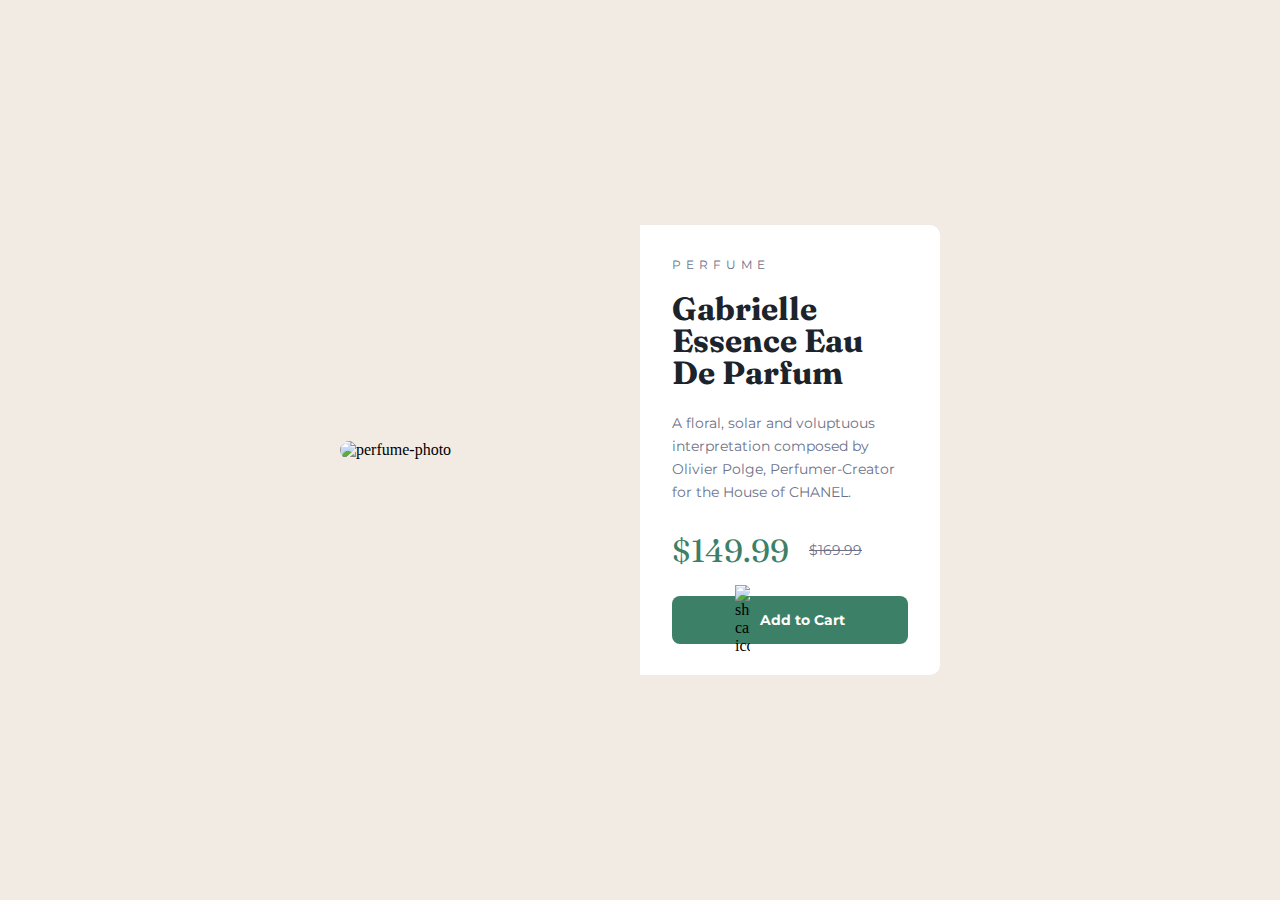
==== index.html @ 18ef61a2 "html file name changed to index" ====
<!DOCTYPE html>
<html lang="en">
<head>
    <meta charset="UTF-8">
    <meta name="viewport" content="width=device-width, initial-scale=1.0">
    <title>frontend-mentor-1st-sketch</title>
    <link rel="stylesheet" href="style10.css">
    <link rel="preconnect" href="https://fonts.googleapis.com"><link rel="preconnect" href="https://fonts.gstatic.com" crossorigin><link href="https://fonts.googleapis.com/css2?family=Fraunces:opsz,wght@9..144,700&family=Montserrat:wght@500;700&display=swap" rel="stylesheet">
    <link rel="icon" type="image/png" href="/starters_&_sketches/product-preview-card-component-main/images/favicon-32x32.png">
</head>
<body>
    <div class="container-1">
        <div class="container-2">
            <picture>
                <source srcset="/starters_&_sketches/product-preview-card-component-main/images/image-product-mobile.jpg" media="(max-width: 375px)">
                <source srcset="/starters_&_sketches/product-preview-card-component-main/images/image-product-desktop.jpg">
                <img src="/starters_&_sketches/product-preview-card-component-main/images/image-product-desktop.jpg" alt="perfume-photo">
            </picture>
            <div class="details">
                <p id="title">PERFUME</p>
                <h1>Gabrielle Essence Eau De Parfum</h1>

                <p>A floral, solar and voluptuous interpretation 
                    composed by Olivier Polge, Perfumer-Creator for 
                    the House of CHANEL.</p>
                
                <div class="prices">
                    <p id="new-price">$149.99</p>
                    <p id="old-price">$169.99</p>
                </div>
                <div class="add-to-cart">
                    <img src="/starters_&_sketches/product-preview-card-component-main/images/icon-cart.svg" alt="shopping-cart icon">
                    <a href="#">Add to Cart</a>
                </div>
            </div>
        </div>
    </div>
</body>
</html>
---- style10.css ----
* {
    box-sizing: border-box;
    padding: 0;
    margin: 0;
}

.container-2 {
    display: flex;
    background-color: hsl(30, 38%, 92%);
    justify-content: center;
    align-items: center;
    width: 100%;
    height: 100vh;
    min-width: 620px;
    min-height: 470px;
}

.details { 
    width: 300px;
    height: 450px;
    background-color: #ffffff;
    border-radius: 0 10px 10px 0;
    padding: 28px 32px 0 32px;
}

.details h1 {
    font-family: 'Fraunces', serif;
    line-height: 32px;
    color: hsl(212, 21%, 14%);
    padding: 17px 0 23px 0;
}

.details p {
    font-family: 'Montserrat', sans-serif;
    font-size: 14px;
    color: hsl(228, 12%, 48%);
    line-height: 23px;
}

#title {
    letter-spacing: 5px;
    font-size: 12px;
}

.prices {
    display: flex;
    justify-content: flex-start;
    height: 92px;
    align-items: center;
}

picture>img {
    width: 300px;
    border-radius: 10px 0 0 10px;
    display: block;
}

#new-price {
    color: hsl(158, 36%, 37%);
    font-family: 'Fraunces', serif;
    font-size: 32px;
    margin-right: 20px;
}

#old-price {
    text-decoration: line-through;
}

.add-to-cart {
    background-color: hsl(158, 36%, 37%);
    width: 236px;
    height: 48px;
    border-radius: 8px;
    display: flex;
    justify-content: center;
    align-items: center;
}

.add-to-cart:hover {
    background-color: #184131;
}

.add-to-cart>a {
    color: #ffffff;
    text-decoration: none;
    font-family: 'Montserrat', sans-serif;
    font-size: 14px;
    font-weight: bold;
    padding-left: 10px;
}

.add-to-cart>img {
    width: 15px;
}

@media screen and (min-width: 1440px) and (min-height: 800px) {
    body {
        background-color: hsl(0, 0%, 94%);
    }

    .container-1 {
        display: flex;
        justify-content: center;
        align-items: center;
        flex-shrink: 1;
        width: 100%;
        height: 100vh;
    }

    .container-2 {
        width: 1300px;
        max-height: 800px;
        box-shadow: 0 4px 20px 5px hsla(0, 0%, 0%, 0.1);
    }
}

@media screen and (max-width: 375px) {
    .container-2 {
        flex-direction: column;
        min-width: 100%;
        min-height: 667px;
        flex-shrink: 1;
    }

    picture>img {
        border-radius: 10px 10px 0 0;
        width: 345px;  
    }

    .details { 
        width: 345px;
        height: 370px;
        border-radius: 0 0 10px 10px;
        padding: 20px 26px 0 24px;
    }

    .details h1 {
        padding: 15px 0 20px 0;
    }

    .prices {
        height: 75px;
    }

    .add-to-cart {
        width: 295px;
    }
}
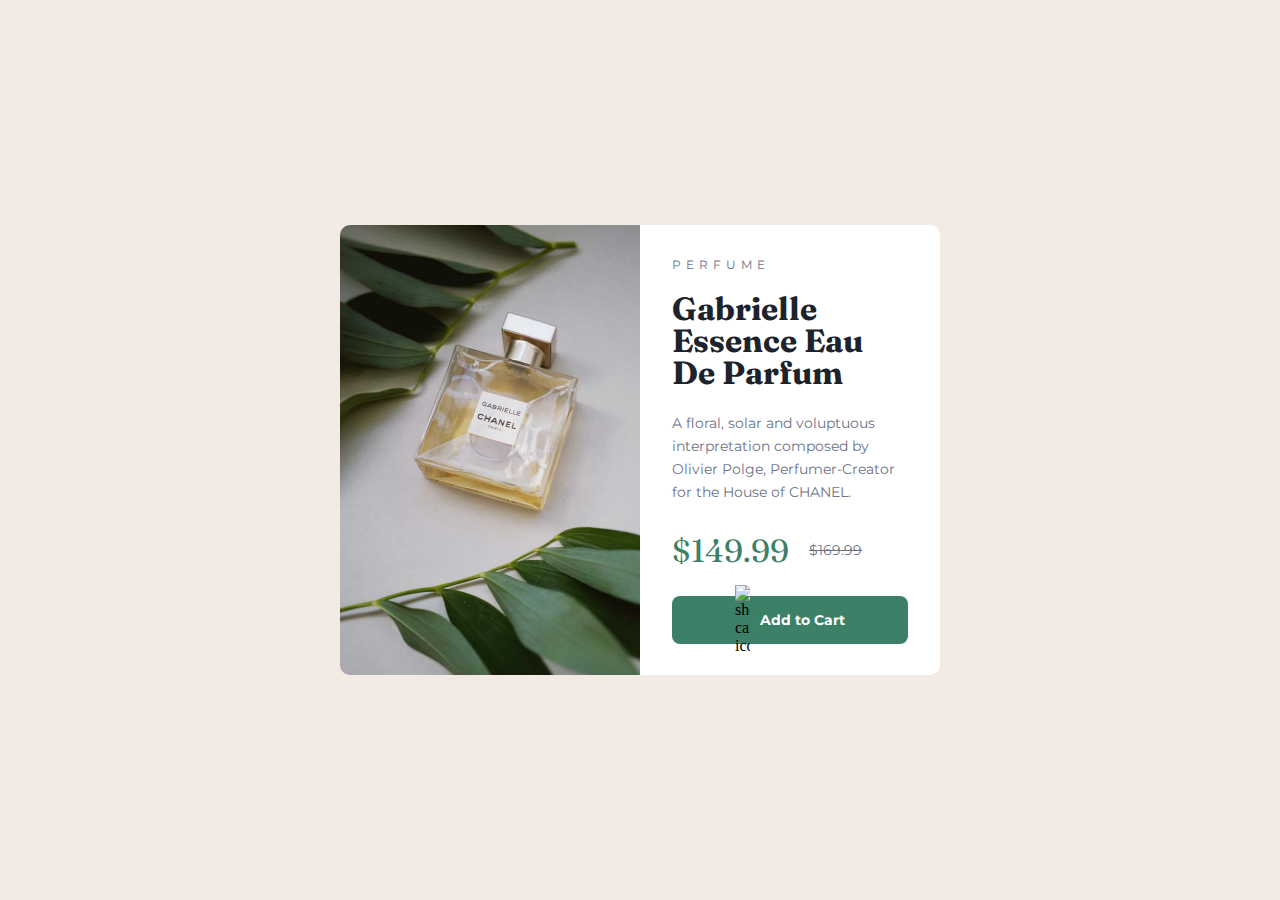
==== commit 129ce08a: "correction of images path" ====
--- a/index.html
+++ b/index.html
@@ -6,15 +6,15 @@
     <title>frontend-mentor-1st-sketch</title>
     <link rel="stylesheet" href="style10.css">
     <link rel="preconnect" href="https://fonts.googleapis.com"><link rel="preconnect" href="https://fonts.gstatic.com" crossorigin><link href="https://fonts.googleapis.com/css2?family=Fraunces:opsz,wght@9..144,700&family=Montserrat:wght@500;700&display=swap" rel="stylesheet">
-    <link rel="icon" type="image/png" href="/starters_&_sketches/product-preview-card-component-main/images/favicon-32x32.png">
+    <link rel="icon" type="image/png" href="/starters_&_sketches/images/favicon-32x32.png">
 </head>
 <body>
     <div class="container-1">
         <div class="container-2">
             <picture>
-                <source srcset="/starters_&_sketches/product-preview-card-component-main/images/image-product-mobile.jpg" media="(max-width: 375px)">
-                <source srcset="/starters_&_sketches/product-preview-card-component-main/images/image-product-desktop.jpg">
-                <img src="/starters_&_sketches/product-preview-card-component-main/images/image-product-desktop.jpg" alt="perfume-photo">
+                <source srcset="/starters_&_sketches//images/image-product-mobile.jpg" media="(max-width: 375px)">
+                <source srcset="/starters_&_sketches/images/image-product-desktop.jpg">
+                <img src="/starters_&_sketches/images/image-product-desktop.jpg" alt="perfume-photo">
             </picture>
             <div class="details">
                 <p id="title">PERFUME</p>
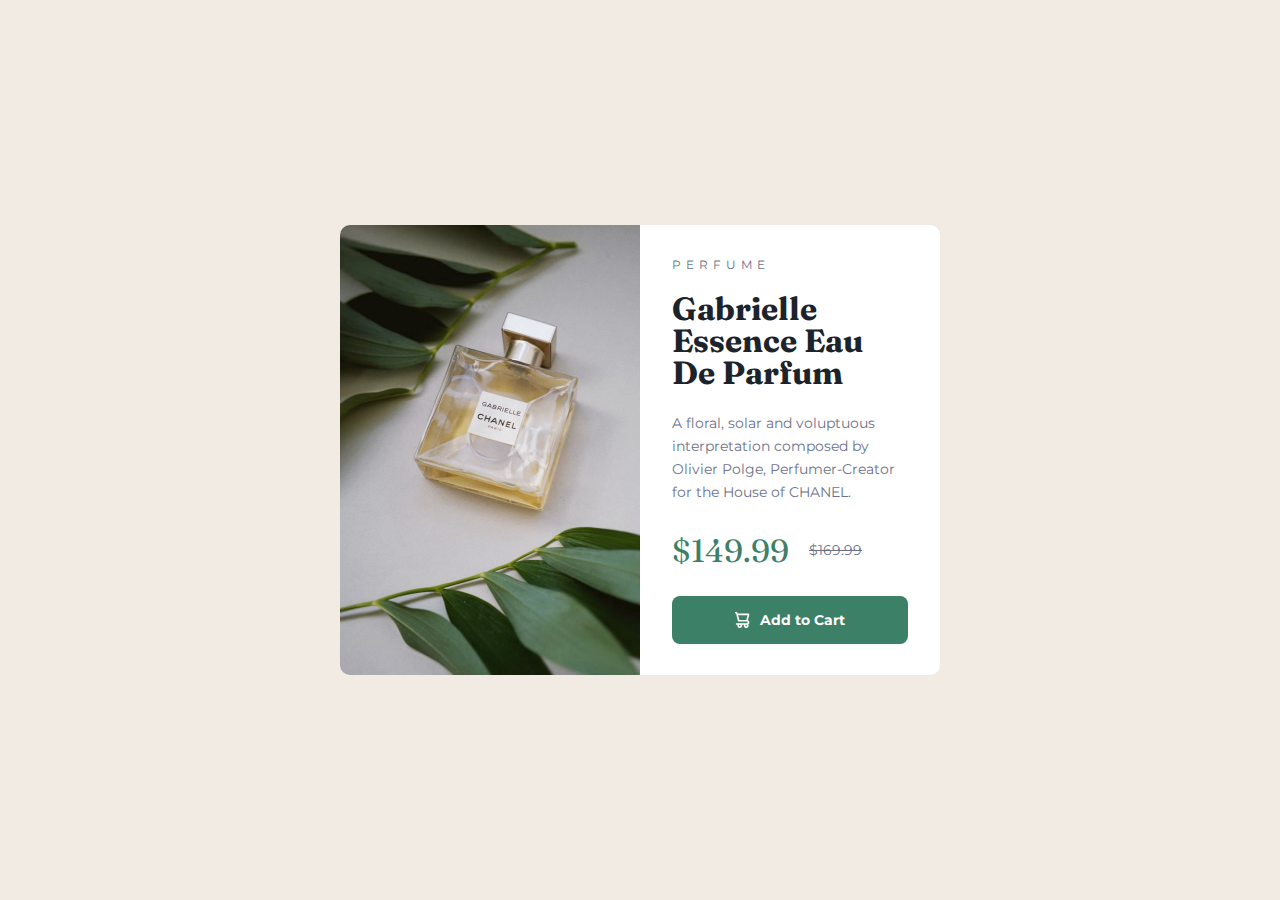
==== commit e0b811a2: "image display solved, dot added before images path" ====
--- a/index.html
+++ b/index.html
@@ -6,15 +6,15 @@
     <title>frontend-mentor-1st-sketch</title>
     <link rel="stylesheet" href="style10.css">
     <link rel="preconnect" href="https://fonts.googleapis.com"><link rel="preconnect" href="https://fonts.gstatic.com" crossorigin><link href="https://fonts.googleapis.com/css2?family=Fraunces:opsz,wght@9..144,700&family=Montserrat:wght@500;700&display=swap" rel="stylesheet">
-    <link rel="icon" type="image/png" href="/starters_&_sketches/images/favicon-32x32.png">
+    <link rel="icon" type="image/png" href="./starters_&_sketches/images/favicon-32x32.png">
 </head>
 <body>
     <div class="container-1">
         <div class="container-2">
             <picture>
-                <source srcset="/starters_&_sketches//images/image-product-mobile.jpg" media="(max-width: 375px)">
-                <source srcset="/starters_&_sketches/images/image-product-desktop.jpg">
-                <img src="/starters_&_sketches/images/image-product-desktop.jpg" alt="perfume-photo">
+                <source srcset="./starters_&_sketches//images/image-product-mobile.jpg" media="(max-width: 375px)">
+                <source srcset="./starters_&_sketches/images/image-product-desktop.jpg">
+                <img src="./starters_&_sketches/images/image-product-desktop.jpg" alt="perfume-photo">
             </picture>
             <div class="details">
                 <p id="title">PERFUME</p>
@@ -29,7 +29,7 @@
                     <p id="old-price">$169.99</p>
                 </div>
                 <div class="add-to-cart">
-                    <img src="/starters_&_sketches/product-preview-card-component-main/images/icon-cart.svg" alt="shopping-cart icon">
+                    <img src="./starters_&_sketches/images/icon-cart.svg" alt="shopping-cart icon">
                     <a href="#">Add to Cart</a>
                 </div>
             </div>
